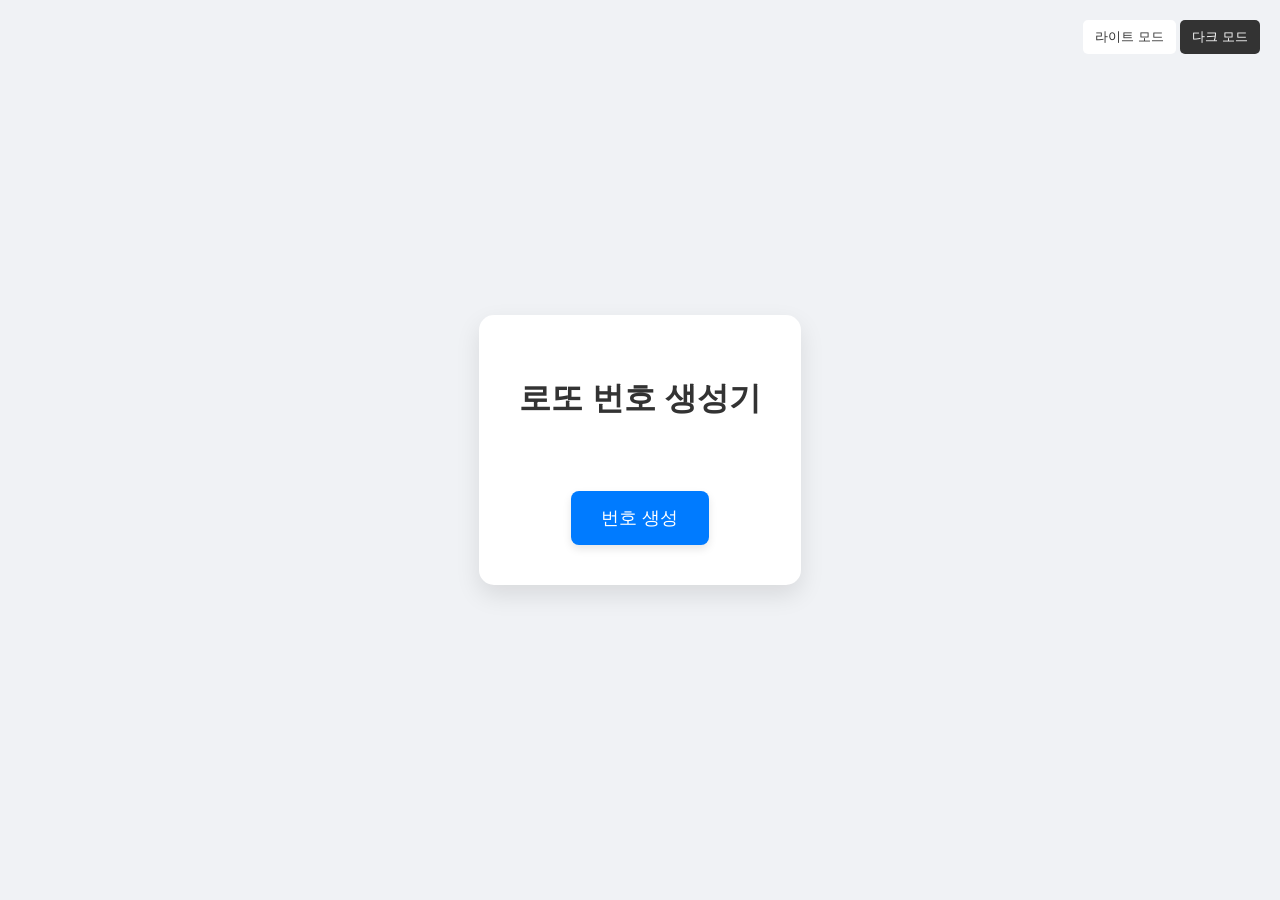
==== index.html @ 30bda507 "feat: 다크/라이트 모드 추가" ====
<!DOCTYPE html>
<html lang="ko">
<head>
    <meta charset="UTF-8">
    <meta name="viewport" content="width=device-width, initial-scale=1.0">
    <title>로또 번호 생성기</title>
    <link rel="stylesheet" href="style.css">
</head>
<body>
    <div class="theme-switcher">
        <button id="light-mode-btn">라이트 모드</button>
        <button id="dark-mode-btn">다크 모드</button>
    </div>
    <div class="container">
        <h1>로또 번호 생성기</h1>
        <div class="numbers" id="numbers-container">
            <!-- 번호가 여기에 생성됩니다 -->
        </div>
        <button id="generate-btn">번호 생성</button>
    </div>
    <script src="main.js"></script>
</body>
</html>
---- style.css ----
body {
    font-family: 'Helvetica Neue', sans-serif;
    display: flex;
    justify-content: center;
    align-items: center;
    height: 100vh;
    margin: 0;
    background-color: #f0f2f5;
    transition: background-color 0.3s, color 0.3s;
}

.container {
    text-align: center;
    background: white;
    padding: 40px;
    border-radius: 15px;
    box-shadow: 0 10px 25px rgba(0, 0, 0, 0.1);
    transition: background-color 0.3s, box-shadow 0.3s;
}

h1 {
    margin-bottom: 30px;
    color: #333;
}

.numbers {
    display: flex;
    justify-content: center;
    gap: 15px;
    margin-bottom: 40px;
}

.number-circle {
    width: 60px;
    height: 60px;
    border-radius: 50%;
    display: flex;
    justify-content: center;
    align-items: center;
    font-size: 24px;
    font-weight: bold;
    color: white;
    background-color: #4CAF50; /* Default color */
    box-shadow: 0 4px 8px rgba(0, 0, 0, 0.2);
    transition: transform 0.2s;
}

.number-circle:hover {
    transform: scale(1.1);
}

#generate-btn {
    padding: 15px 30px;
    font-size: 18px;
    color: white;
    background-color: #007BFF;
    border: none;
    border-radius: 8px;
    cursor: pointer;
    transition: background-color 0.3s, box-shadow 0.3s;
    box-shadow: 0 4px 8px rgba(0, 0, 0, 0.1);
}

#generate-btn:hover {
    background-color: #0056b3;
    box-shadow: 0 6px 12px rgba(0, 0, 0, 0.2);
}

.theme-switcher {
    position: absolute;
    top: 20px;
    right: 20px;
}

.theme-switcher button {
    padding: 8px 12px;
    border: none;
    border-radius: 5px;
    cursor: pointer;
    transition: background-color 0.3s;
}

#light-mode-btn {
    background-color: #fff;
    color: #333;
}

#dark-mode-btn {
    background-color: #333;
    color: #fff;
}

/* Dark Mode Styles */
body.dark-mode {
    background-color: #121212;
    color: #e0e0e0;
}

body.dark-mode .container {
    background-color: #1e1e1e;
    box-shadow: 0 10px 25px rgba(0, 0, 0, 0.5);
}

body.dark-mode h1 {
    color: #e0e0e0;
}

body.dark-mode #generate-btn {
    background-color: #0056b3;
}

body.dark-mode #generate-btn:hover {
    background-color: #003d80;
}
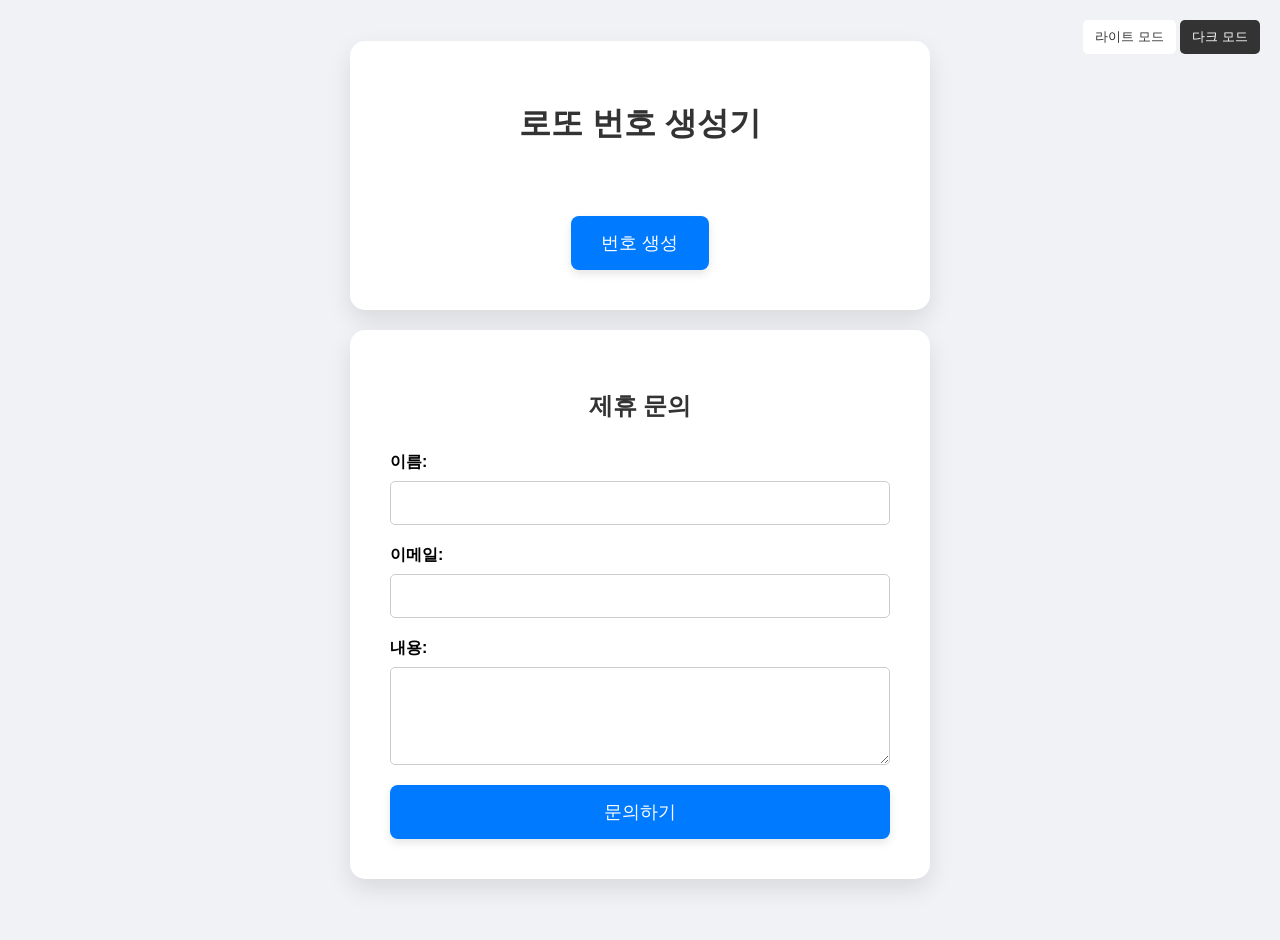
==== commit 5730587d: "feat: 제휴 문의 폼 추가" ====
--- a/index.html
+++ b/index.html
@@ -18,6 +18,20 @@
         </div>
         <button id="generate-btn">번호 생성</button>
     </div>
+
+    <div class="container partnership-form">
+        <h2>제휴 문의</h2>
+        <form action="https://formspree.io/f/xlgnrgna" method="POST">
+            <label for="name">이름:</label>
+            <input type="text" id="name" name="name" required>
+            <label for="email">이메일:</label>
+            <input type="email" id="email" name="email" required>
+            <label for="message">내용:</label>
+            <textarea id="message" name="message" rows="4" required></textarea>
+            <button type="submit">문의하기</button>
+        </form>
+    </div>
+
     <script src="main.js"></script>
 </body>
 </html>
--- a/style.css
+++ b/style.css
@@ -1,10 +1,12 @@
 body {
     font-family: 'Helvetica Neue', sans-serif;
     display: flex;
+    flex-direction: column; /* 세로 정렬 */
     justify-content: center;
     align-items: center;
-    height: 100vh;
+    min-height: 100vh;
     margin: 0;
+    padding: 20px 0; /* 상하 여백 추가 */
     background-color: #f0f2f5;
     transition: background-color 0.3s, color 0.3s;
 }
@@ -16,9 +18,12 @@
     border-radius: 15px;
     box-shadow: 0 10px 25px rgba(0, 0, 0, 0.1);
     transition: background-color 0.3s, box-shadow 0.3s;
+    width: 90%; /* 너비 조정 */
+    max-width: 500px; /* 최대 너비 설정 */
+    margin-bottom: 20px; /* 컨테이너 간 여백 */
 }
 
-h1 {
+h1, h2 {
     margin-bottom: 30px;
     color: #333;
 }
@@ -49,7 +54,7 @@
     transform: scale(1.1);
 }
 
-#generate-btn {
+#generate-btn, .partnership-form button {
     padding: 15px 30px;
     font-size: 18px;
     color: white;
@@ -61,7 +66,7 @@
     box-shadow: 0 4px 8px rgba(0, 0, 0, 0.1);
 }
 
-#generate-btn:hover {
+#generate-btn:hover, .partnership-form button:hover {
     background-color: #0056b3;
     box-shadow: 0 6px 12px rgba(0, 0, 0, 0.2);
 }
@@ -90,6 +95,27 @@
     color: #fff;
 }
 
+/* Partnership Form Styles */
+.partnership-form form {
+    display: flex;
+    flex-direction: column;
+}
+
+.partnership-form label {
+    text-align: left;
+    margin-bottom: 8px;
+    font-weight: bold;
+}
+
+.partnership-form input, 
+.partnership-form textarea {
+    padding: 12px;
+    margin-bottom: 20px;
+    border-radius: 5px;
+    border: 1px solid #ccc;
+    font-size: 16px;
+}
+
 /* Dark Mode Styles */
 body.dark-mode {
     background-color: #121212;
@@ -101,14 +127,24 @@
     box-shadow: 0 10px 25px rgba(0, 0, 0, 0.5);
 }
 
-body.dark-mode h1 {
+body.dark-mode h1, 
+body.dark-mode h2 {
     color: #e0e0e0;
 }
 
-body.dark-mode #generate-btn {
+body.dark-mode #generate-btn, 
+body.dark-mode .partnership-form button {
     background-color: #0056b3;
 }
 
-body.dark-mode #generate-btn:hover {
+body.dark-mode #generate-btn:hover, 
+body.dark-mode .partnership-form button:hover {
     background-color: #003d80;
 }
+
+body.dark-mode .partnership-form input, 
+body.dark-mode .partnership-form textarea {
+    background-color: #2c2c2c;
+    color: #e0e0e0;
+    border-color: #444;
+}
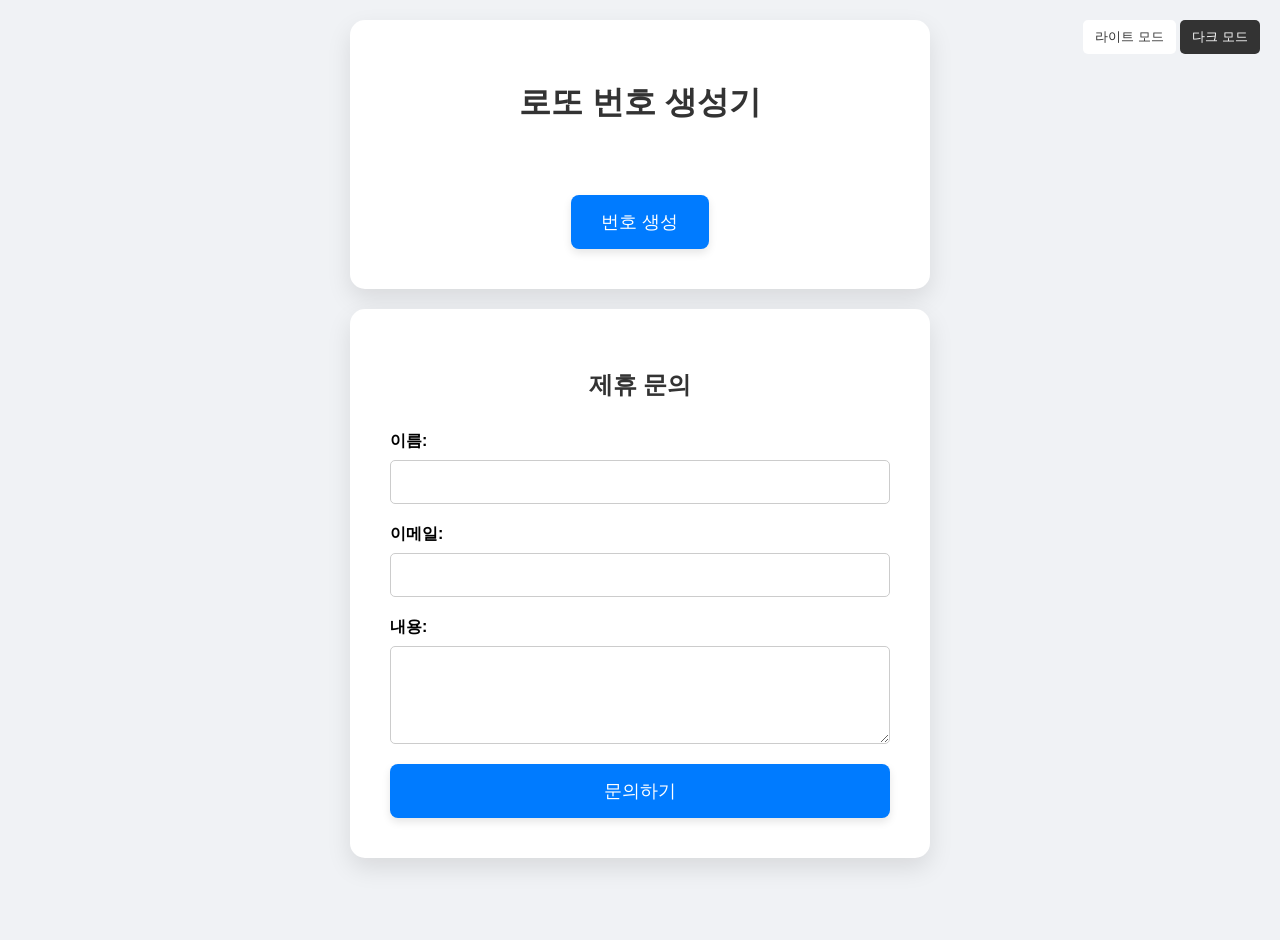
==== commit 5db16d4c: "feat: 구글 애드센스 추가 및 레이아웃 오류 수정" ====
--- a/index.html
+++ b/index.html
@@ -5,6 +5,9 @@
     <meta name="viewport" content="width=device-width, initial-scale=1.0">
     <title>로또 번호 생성기</title>
     <link rel="stylesheet" href="style.css">
+    <meta name="google-adsense-account" content="ca-pub-6148547491118439">
+    <script async src="https://pagead2.googlesyndication.com/pagead/js/adsbygoogle.js?client=ca-pub-6148547491118439"
+     crossorigin="anonymous"></script>
 </head>
 <body>
     <div class="theme-switcher">
--- a/style.css
+++ b/style.css
@@ -2,7 +2,7 @@
     font-family: 'Helvetica Neue', sans-serif;
     display: flex;
     flex-direction: column; /* 세로 정렬 */
-    justify-content: center;
+    justify-content: flex-start; /* 상단 정렬 */
     align-items: center;
     min-height: 100vh;
     margin: 0;
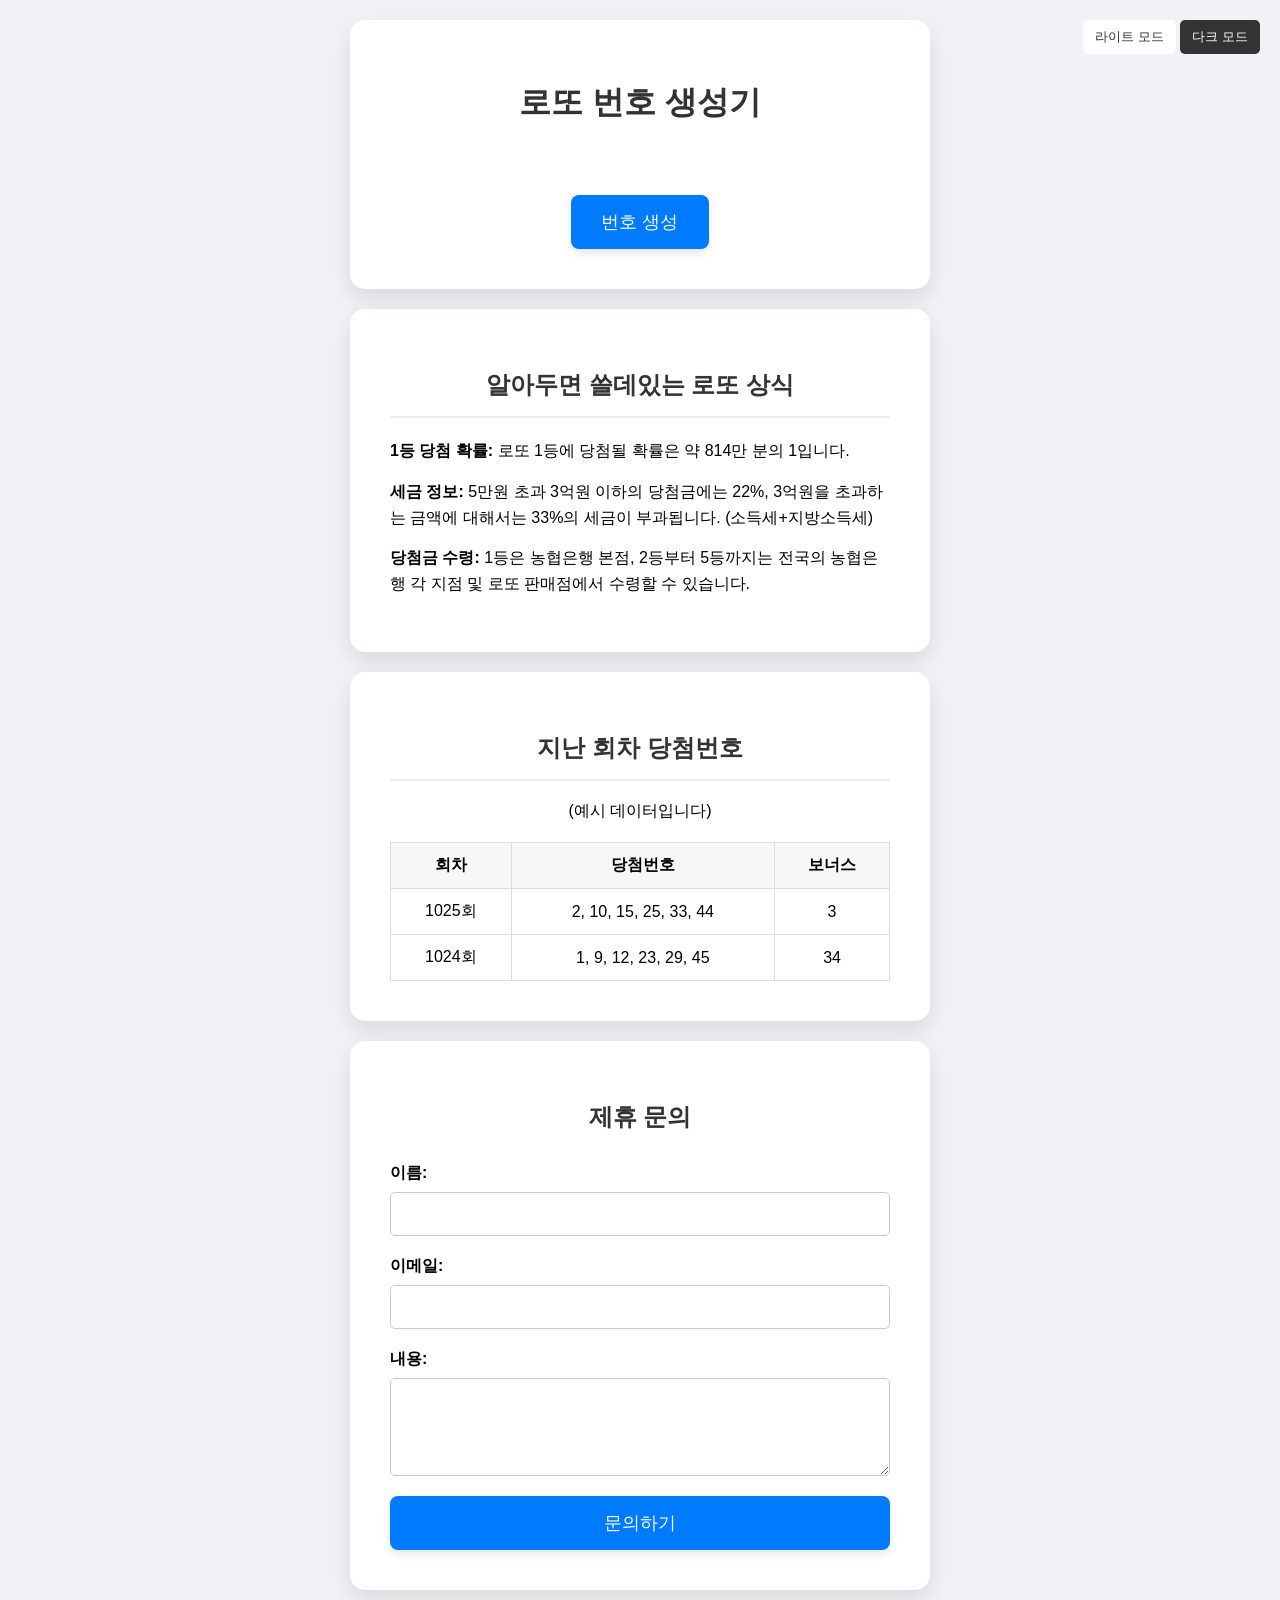
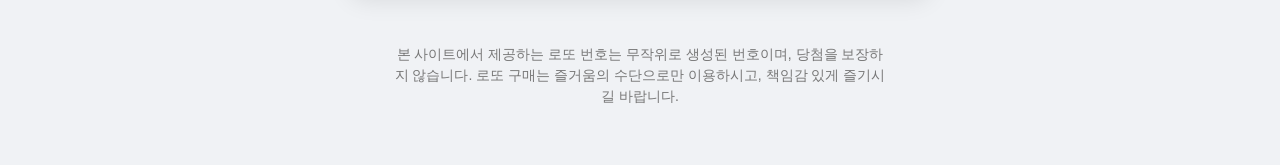
==== commit 334d40f6: "feat: 콘텐츠 품질 향상을 위한 정보 섹션 추가" ====
--- a/index.html
+++ b/index.html
@@ -22,6 +22,43 @@
         <button id="generate-btn">번호 생성</button>
     </div>
 
+    <!-- 로또 정보 섹션 -->
+    <div class="container info-section">
+        <h2>알아두면 쓸데있는 로또 상식</h2>
+        <ul>
+            <li><strong>1등 당첨 확률:</strong> 로또 1등에 당첨될 확률은 약 814만 분의 1입니다.</li>
+            <li><strong>세금 정보:</strong> 5만원 초과 3억원 이하의 당첨금에는 22%, 3억원을 초과하는 금액에 대해서는 33%의 세금이 부과됩니다. (소득세+지방소득세)</li>
+            <li><strong>당첨금 수령:</strong> 1등은 농협은행 본점, 2등부터 5등까지는 전국의 농협은행 각 지점 및 로또 판매점에서 수령할 수 있습니다.</li>
+        </ul>
+    </div>
+
+    <!-- 과거 당첨 번호 섹션 -->
+    <div class="container info-section">
+        <h2>지난 회차 당첨번호</h2>
+        <p style="text-align: center;">(예시 데이터입니다)</p>
+        <table>
+            <thead>
+                <tr>
+                    <th>회차</th>
+                    <th>당첨번호</th>
+                    <th>보너스</th>
+                </tr>
+            </thead>
+            <tbody>
+                <tr>
+                    <td>1025회</td>
+                    <td>2, 10, 15, 25, 33, 44</td>
+                    <td>3</td>
+                </tr>
+                <tr>
+                    <td>1024회</td>
+                    <td>1, 9, 12, 23, 29, 45</td>
+                    <td>34</td>
+                </tr>
+            </tbody>
+        </table>
+    </div>
+
     <div class="container partnership-form">
         <h2>제휴 문의</h2>
         <form action="https://formspree.io/f/xlgnrgna" method="POST">
@@ -35,6 +72,11 @@
         </form>
     </div>
 
+    <!-- 책임감 있는 게임 문구 -->
+    <footer class="footer">
+        <p>본 사이트에서 제공하는 로또 번호는 무작위로 생성된 번호이며, 당첨을 보장하지 않습니다. 로또 구매는 즐거움의 수단으로만 이용하시고, 책임감 있게 즐기시길 바랍니다.</p>
+    </footer>
+
     <script src="main.js"></script>
 </body>
 </html>
--- a/style.css
+++ b/style.css
@@ -21,6 +21,43 @@
     width: 90%; /* 너비 조정 */
     max-width: 500px; /* 최대 너비 설정 */
     margin-bottom: 20px; /* 컨테이너 간 여백 */
+}
+
+.info-section {
+    text-align: left;
+}
+
+.info-section h2 {
+    text-align: center;
+    border-bottom: 2px solid #eee;
+    padding-bottom: 15px;
+    margin-bottom: 20px;
+}
+
+.info-section ul {
+    list-style: none;
+    padding: 0;
+}
+
+.info-section ul li {
+    margin-bottom: 15px;
+    line-height: 1.6;
+}
+
+.info-section table {
+    width: 100%;
+    border-collapse: collapse;
+    margin-top: 20px;
+}
+
+.info-section th, .info-section td {
+    border: 1px solid #ddd;
+    padding: 12px;
+    text-align: center;
+}
+
+.info-section th {
+    background-color: #f7f7f7;
 }
 
 h1, h2 {
@@ -116,6 +153,15 @@
     font-size: 16px;
 }
 
+.footer {
+    text-align: center;
+    padding: 20px;
+    font-size: 14px;
+    color: #777;
+    max-width: 500px;
+    line-height: 1.5;
+}
+
 /* Dark Mode Styles */
 body.dark-mode {
     background-color: #121212;
@@ -125,6 +171,7 @@
 body.dark-mode .container {
     background-color: #1e1e1e;
     box-shadow: 0 10px 25px rgba(0, 0, 0, 0.5);
+    border-color: #333;
 }
 
 body.dark-mode h1, 
@@ -148,3 +195,20 @@
     color: #e0e0e0;
     border-color: #444;
 }
+
+body.dark-mode .info-section h2 {
+    border-bottom-color: #333;
+}
+
+body.dark-mode .info-section th, 
+body.dark-mode .info-section td {
+    border-color: #444;
+}
+
+body.dark-mode .info-section th {
+    background-color: #2c2c2c;
+}
+
+body.dark-mode .footer {
+    color: #aaa;
+}
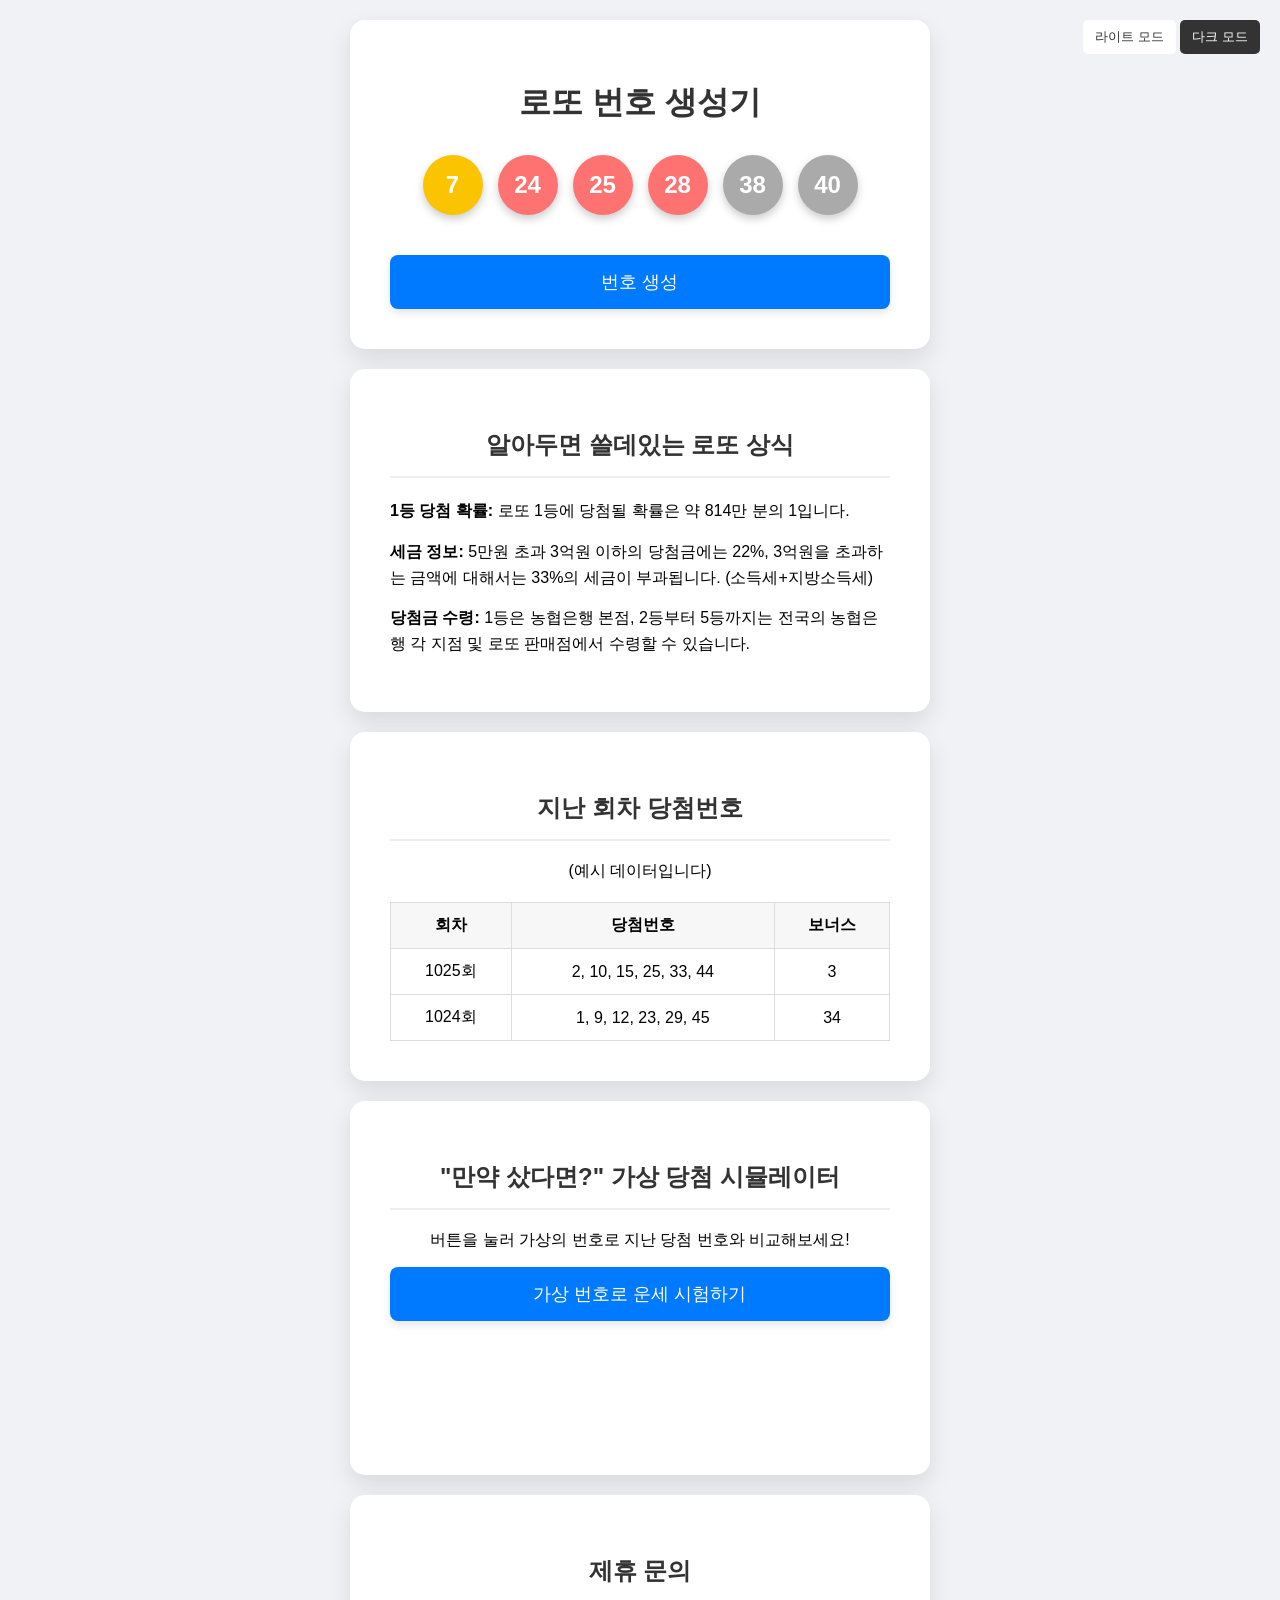
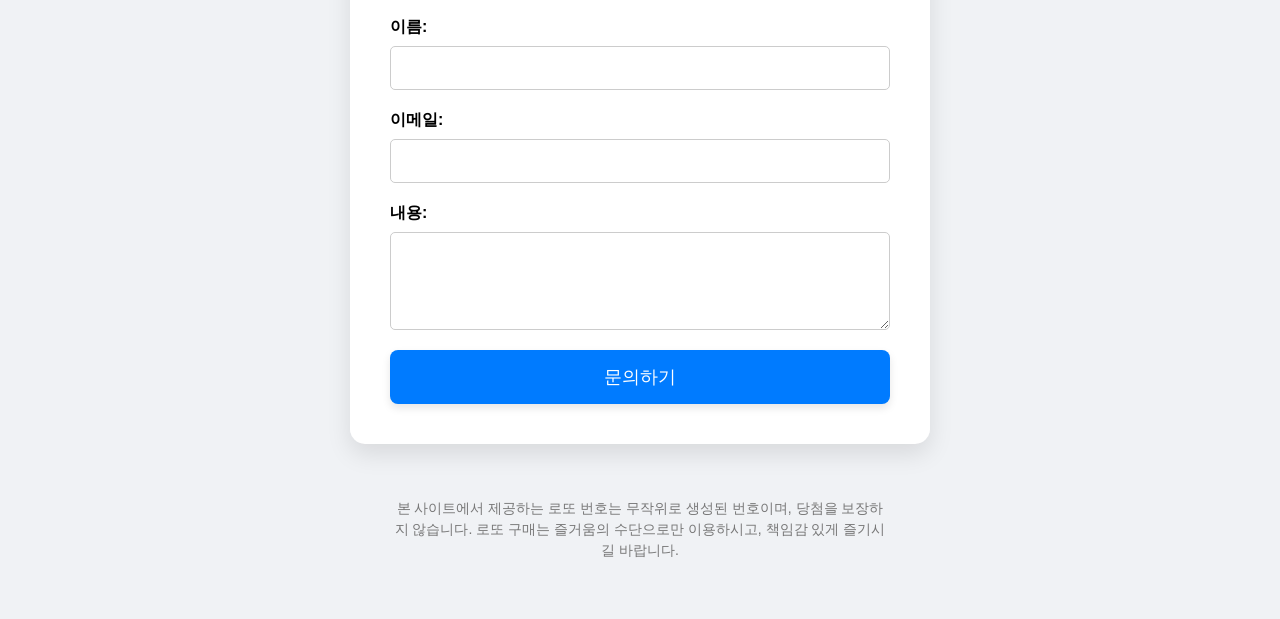
==== commit e88e3950: "feat: 가상 당첨 시뮬레이터 기능 추가 (체류 시간 증대)" ====
--- a/index.html
+++ b/index.html
@@ -59,6 +59,18 @@
         </table>
     </div>
 
+    <!-- 가상 당첨 시뮬레이터 섹션 -->
+    <div class="container info-section">
+        <h2>"만약 샀다면?" 가상 당첨 시뮬레이터</h2>
+        <p style="text-align: center;">버튼을 눌러 가상의 번호로 지난 당첨 번호와 비교해보세요!</p>
+        <div class="simulator-controls">
+            <button id="run-simulator-btn">가상 번호로 운세 시험하기</button>
+        </div>
+        <div id="simulator-result" class="simulator-result-box">
+            <!-- 시뮬레이션 결과가 여기에 표시됩니다 -->
+        </div>
+    </div>
+
     <div class="container partnership-form">
         <h2>제휴 문의</h2>
         <form action="https://formspree.io/f/xlgnrgna" method="POST">
--- a/style.css
+++ b/style.css
@@ -91,7 +91,7 @@
     transform: scale(1.1);
 }
 
-#generate-btn, .partnership-form button {
+#generate-btn, #run-simulator-btn, .partnership-form button {
     padding: 15px 30px;
     font-size: 18px;
     color: white;
@@ -101,9 +101,10 @@
     cursor: pointer;
     transition: background-color 0.3s, box-shadow 0.3s;
     box-shadow: 0 4px 8px rgba(0, 0, 0, 0.1);
-}
-
-#generate-btn:hover, .partnership-form button:hover {
+    width: 100%; /* 버튼 너비 확장 */
+}
+
+#generate-btn:hover, #run-simulator-btn:hover, .partnership-form button:hover {
     background-color: #0056b3;
     box-shadow: 0 6px 12px rgba(0, 0, 0, 0.2);
 }
@@ -130,6 +131,33 @@
 #dark-mode-btn {
     background-color: #333;
     color: #fff;
+}
+
+/* Simulator Styles */
+.simulator-controls {
+    margin-bottom: 20px;
+}
+
+.simulator-result-box {
+    border: 2px dashed #007BFF;
+    padding: 20px;
+    margin-top: 20px;
+    border-radius: 10px;
+    text-align: center;
+    font-size: 1.2em;
+    font-weight: bold;
+    min-height: 50px;
+    display: flex;
+    justify-content: center;
+    align-items: center;
+    transition: all 0.5s ease;
+    opacity: 0;
+    transform: translateY(20px);
+}
+
+.simulator-result-box.visible {
+    opacity: 1;
+    transform: translateY(0);
 }
 
 /* Partnership Form Styles */
@@ -180,11 +208,13 @@
 }
 
 body.dark-mode #generate-btn, 
+body.dark-mode #run-simulator-btn,
 body.dark-mode .partnership-form button {
     background-color: #0056b3;
 }
 
 body.dark-mode #generate-btn:hover, 
+body.dark-mode #run-simulator-btn:hover,
 body.dark-mode .partnership-form button:hover {
     background-color: #003d80;
 }
@@ -212,3 +242,7 @@
 body.dark-mode .footer {
     color: #aaa;
 }
+
+body.dark-mode .simulator-result-box {
+    border-color: #0056b3;
+}
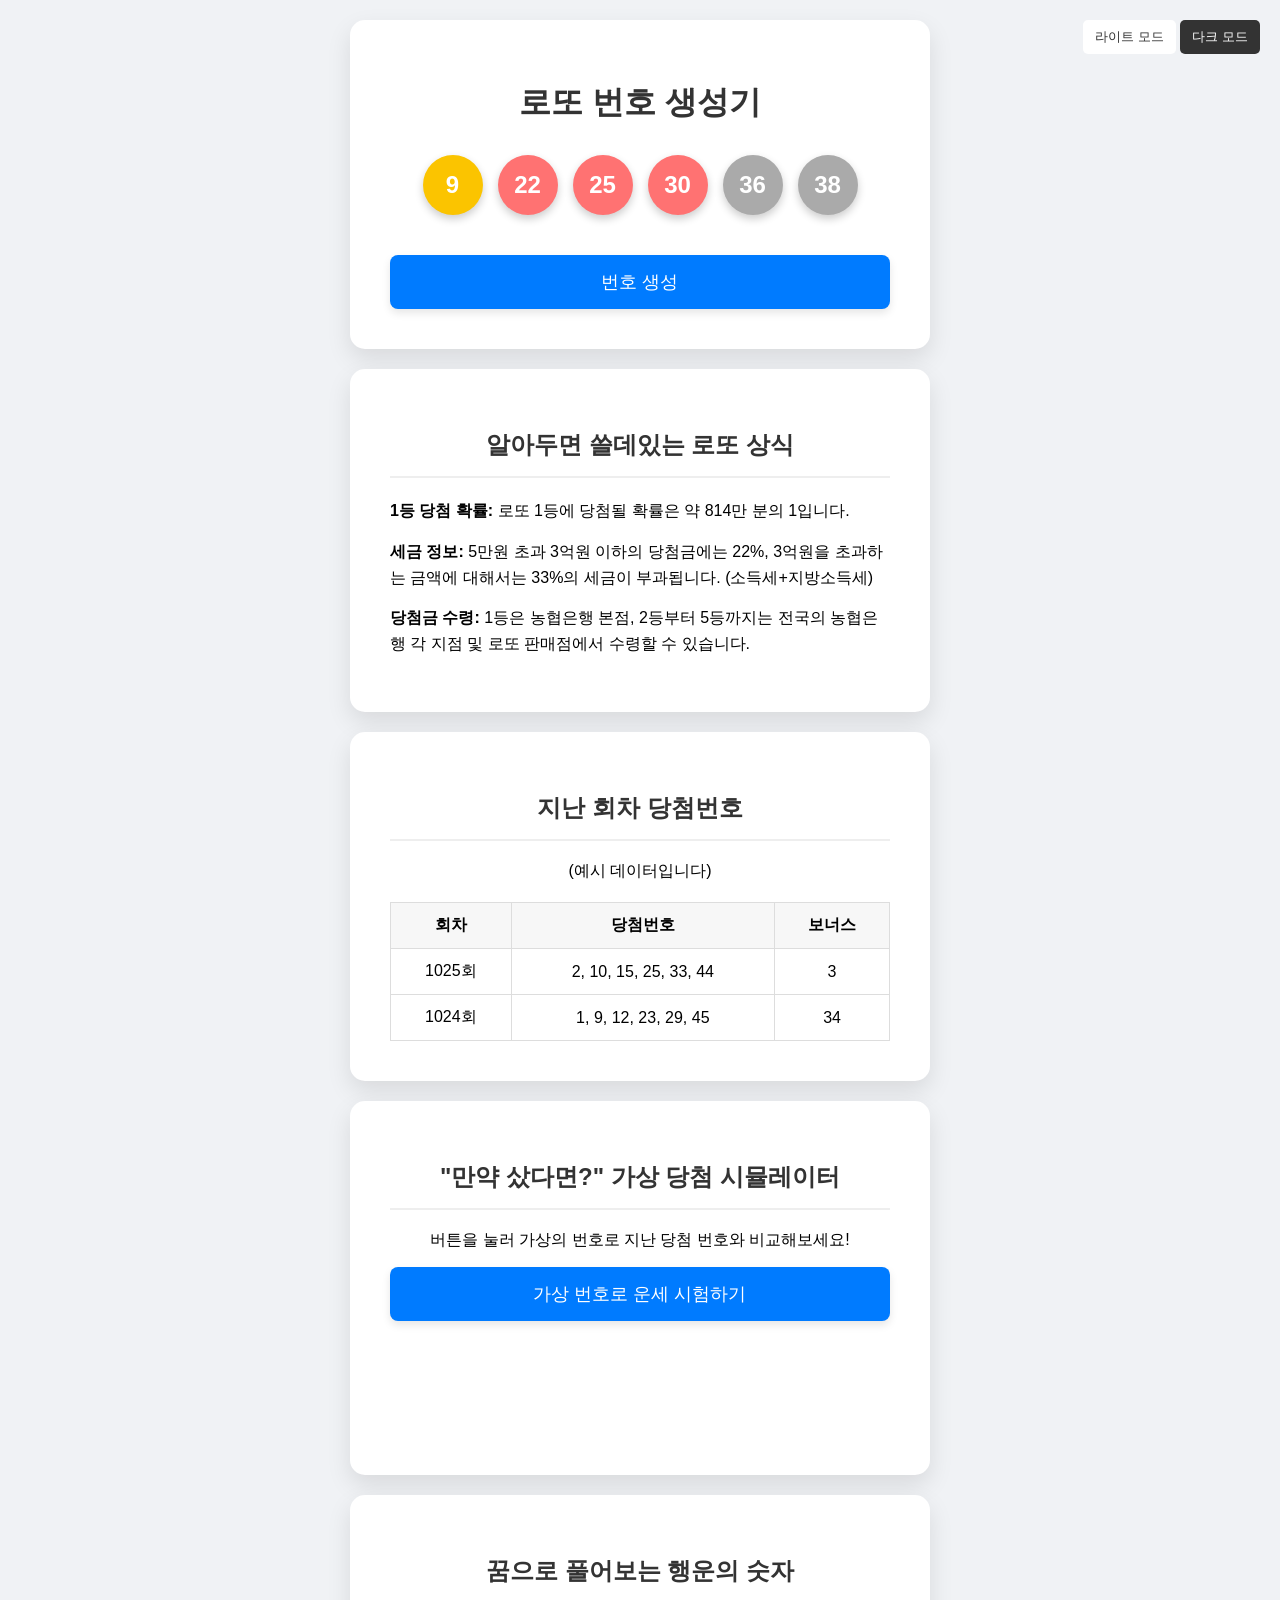
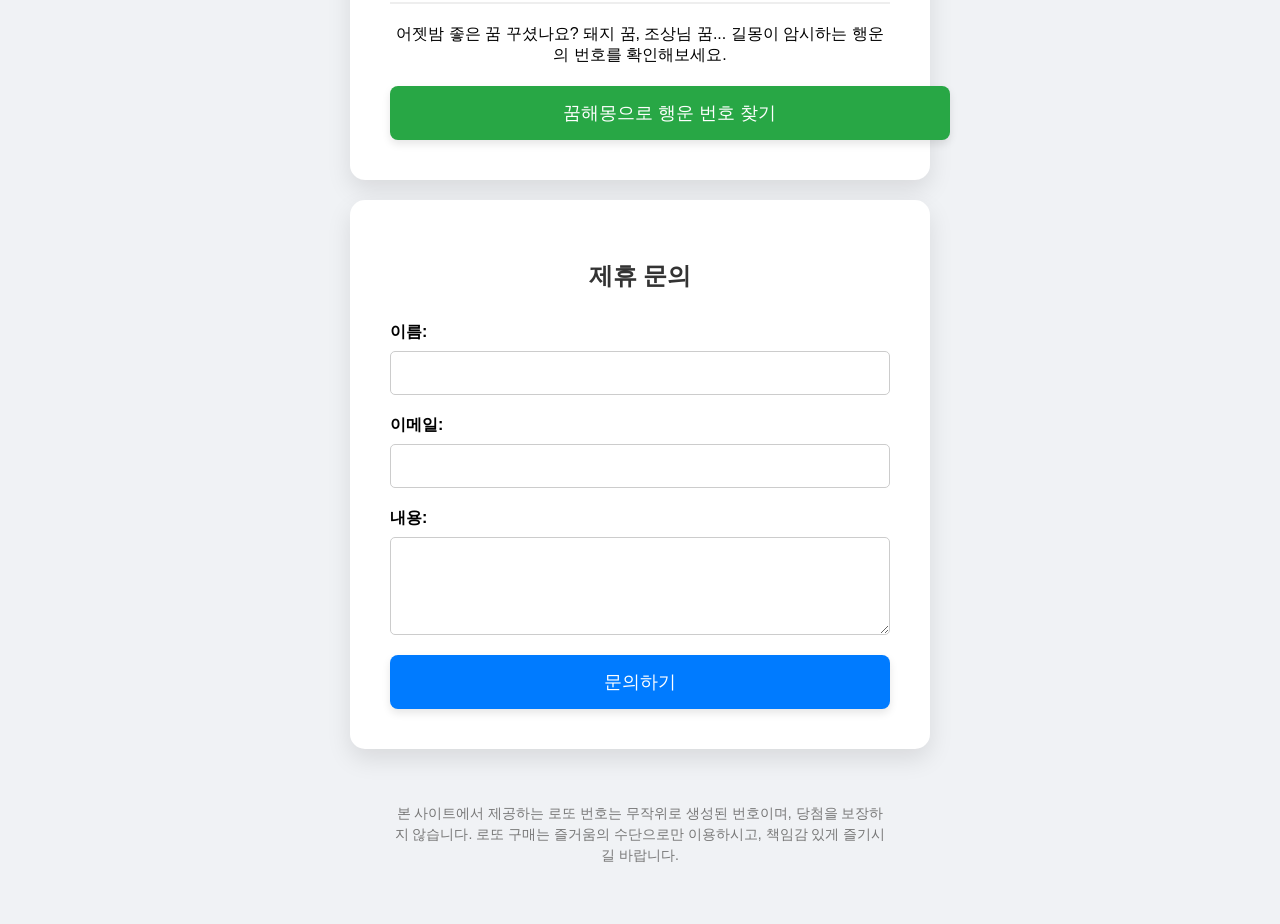
==== commit d9ab36cb: "feat: 꿈해몽 콘텐츠 페이지 추가 (SEO 및 텍스트 확보)" ====
--- a/index.html
+++ b/index.html
@@ -71,6 +71,13 @@
         </div>
     </div>
 
+    <!-- 꿈해몽 콘텐츠 링크 섹션 -->
+    <div class="container info-section">
+        <h2>꿈으로 풀어보는 행운의 숫자</h2>
+        <p style="text-align: center;">어젯밤 좋은 꿈 꾸셨나요? 돼지 꿈, 조상님 꿈... 길몽이 암시하는 행운의 번호를 확인해보세요.</p>
+        <a href="dream-content.html" class="cta-link">꿈해몽으로 행운 번호 찾기</a>
+    </div>
+
     <div class="container partnership-form">
         <h2>제휴 문의</h2>
         <form action="https://formspree.io/f/xlgnrgna" method="POST">
--- a/style.css
+++ b/style.css
@@ -160,6 +160,29 @@
     transform: translateY(0);
 }
 
+/* CTA Link Style */
+.cta-link {
+    display: block;
+    width: 100%;
+    padding: 15px 30px;
+    font-size: 18px;
+    color: white;
+    background-color: #28a745; /* Green color for distinction */
+    border: none;
+    border-radius: 8px;
+    cursor: pointer;
+    transition: background-color 0.3s, box-shadow 0.3s;
+    box-shadow: 0 4px 8px rgba(0, 0, 0, 0.1);
+    text-align: center;
+    text-decoration: none;
+    margin-top: 20px;
+}
+
+.cta-link:hover {
+    background-color: #218838;
+    box-shadow: 0 6px 12px rgba(0, 0, 0, 0.2);
+}
+
 /* Partnership Form Styles */
 .partnership-form form {
     display: flex;
@@ -246,3 +269,32 @@
 body.dark-mode .simulator-result-box {
     border-color: #0056b3;
 }
+
+body.dark-mode .cta-link {
+    background-color: #218838;
+}
+
+body.dark-mode .cta-link:hover {
+    background-color: #1e7e34;
+}
+
+/* Dream Content Page Styles */
+.dream-entry {
+    margin-bottom: 40px;
+}
+
+.dream-entry h2 {
+    border-bottom: none;
+    text-align: left;
+}
+
+.dream-entry p {
+    text-align: justify;
+    line-height: 1.8;
+}
+
+.intro-text {
+    text-align: center;
+    font-size: 1.1em;
+    margin-bottom: 40px;
+}
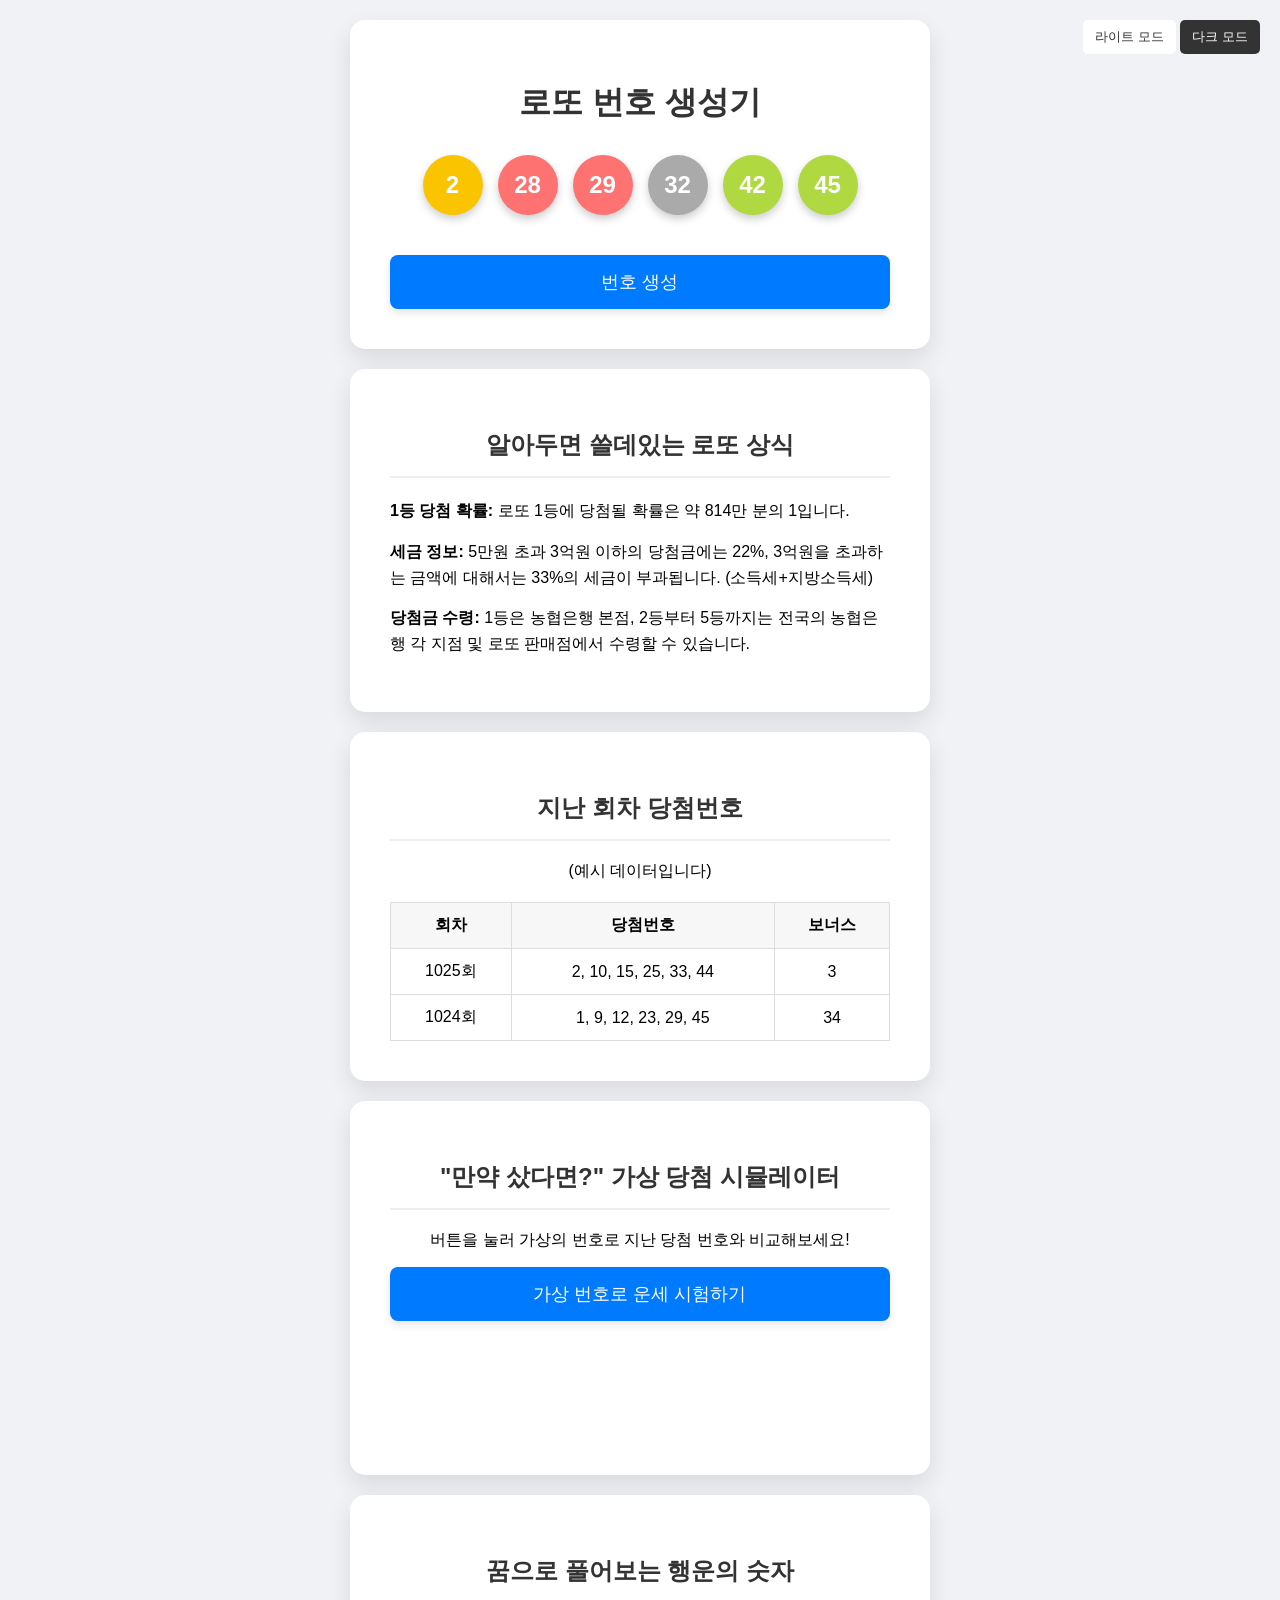
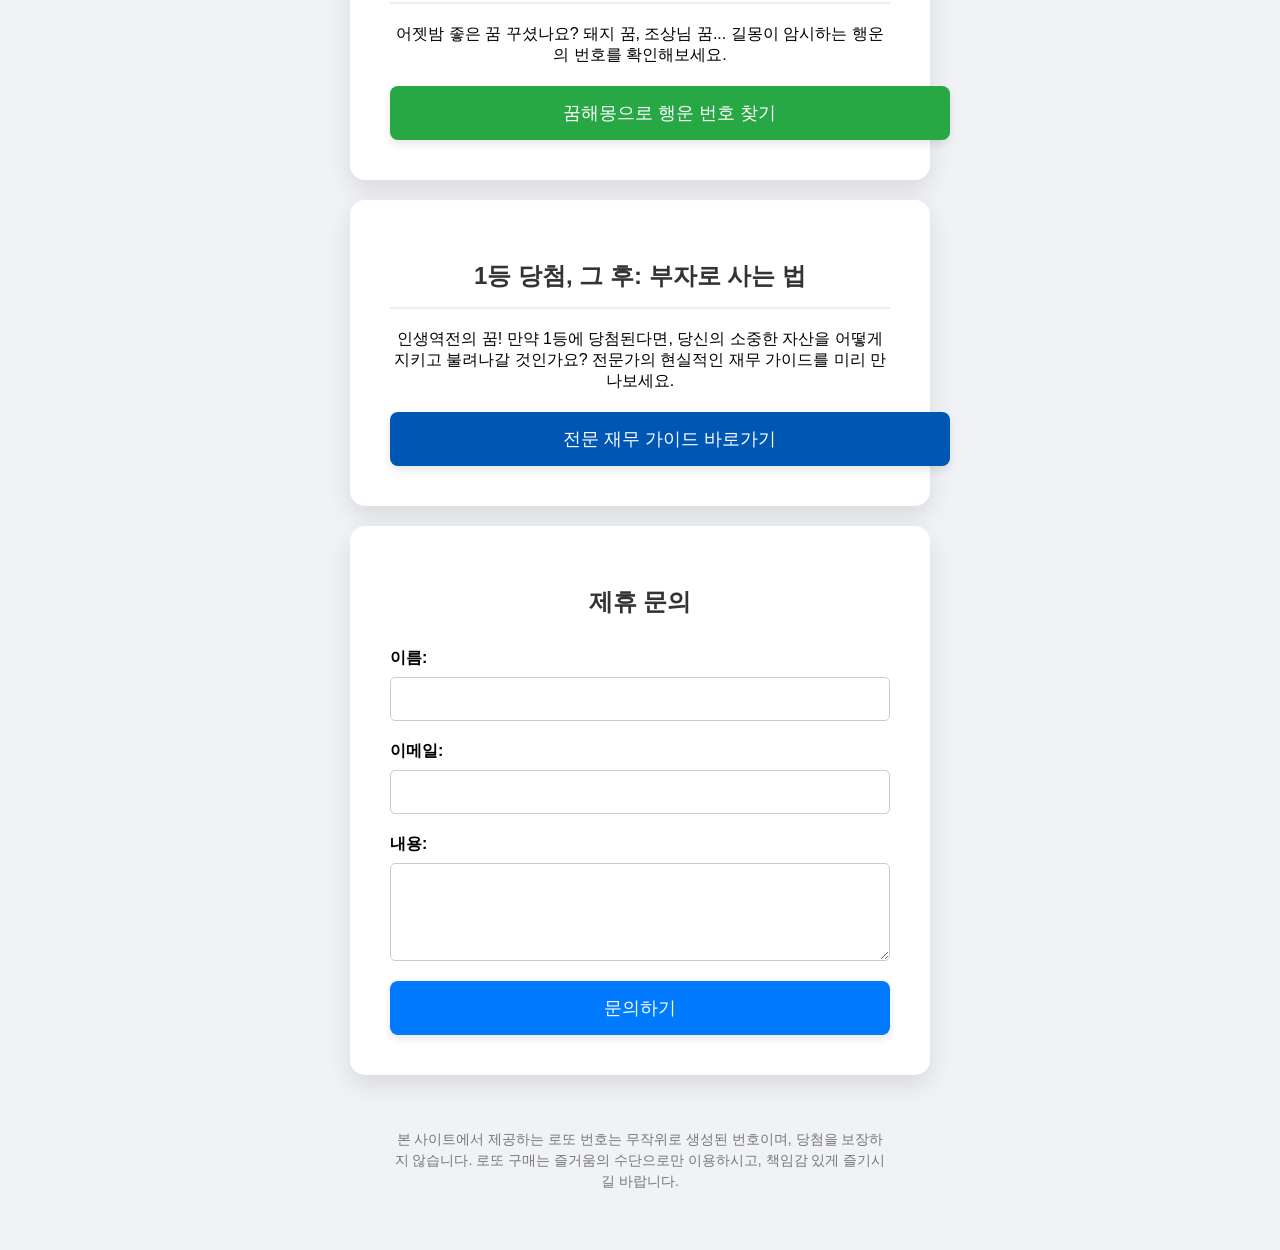
==== commit b306864e: "feat: 재무 가이드 콘텐츠 추가 (전문성 및 권위 확보)" ====
--- a/index.html
+++ b/index.html
@@ -78,6 +78,13 @@
         <a href="dream-content.html" class="cta-link">꿈해몽으로 행운 번호 찾기</a>
     </div>
 
+    <!-- 재무 가이드 링크 섹션 -->
+    <div class="container info-section">
+        <h2>1등 당첨, 그 후: 부자로 사는 법</h2>
+        <p style="text-align: center;">인생역전의 꿈! 만약 1등에 당첨된다면, 당신의 소중한 자산을 어떻게 지키고 불려나갈 것인가요? 전문가의 현실적인 재무 가이드를 미리 만나보세요.</p>
+        <a href="financial-guide.html" class="cta-link-secondary">전문 재무 가이드 바로가기</a>
+    </div>
+
     <div class="container partnership-form">
         <h2>제휴 문의</h2>
         <form action="https://formspree.io/f/xlgnrgna" method="POST">
--- a/style.css
+++ b/style.css
@@ -160,14 +160,13 @@
     transform: translateY(0);
 }
 
-/* CTA Link Style */
-.cta-link {
+/* CTA Link Styles */
+.cta-link, .cta-link-secondary {
     display: block;
     width: 100%;
     padding: 15px 30px;
     font-size: 18px;
     color: white;
-    background-color: #28a745; /* Green color for distinction */
     border: none;
     border-radius: 8px;
     cursor: pointer;
@@ -178,8 +177,21 @@
     margin-top: 20px;
 }
 
+.cta-link {
+    background-color: #28a745; /* Green */
+}
+
 .cta-link:hover {
     background-color: #218838;
+    box-shadow: 0 6px 12px rgba(0, 0, 0, 0.2);
+}
+
+.cta-link-secondary {
+    background-color: #0056b3; /* Dark Blue */
+}
+
+.cta-link-secondary:hover {
+    background-color: #003d80;
     box-shadow: 0 6px 12px rgba(0, 0, 0, 0.2);
 }
 
@@ -233,13 +245,13 @@
 body.dark-mode #generate-btn, 
 body.dark-mode #run-simulator-btn,
 body.dark-mode .partnership-form button {
-    background-color: #0056b3;
+    background-color: #007BFF;
 }
 
 body.dark-mode #generate-btn:hover, 
 body.dark-mode #run-simulator-btn:hover,
 body.dark-mode .partnership-form button:hover {
-    background-color: #003d80;
+    background-color: #0056b3;
 }
 
 body.dark-mode .partnership-form input, 
@@ -267,7 +279,7 @@
 }
 
 body.dark-mode .simulator-result-box {
-    border-color: #0056b3;
+    border-color: #007BFF;
 }
 
 body.dark-mode .cta-link {
@@ -276,6 +288,14 @@
 
 body.dark-mode .cta-link:hover {
     background-color: #1e7e34;
+}
+
+body.dark-mode .cta-link-secondary {
+    background-color: #003d80;
+}
+
+body.dark-mode .cta-link-secondary:hover {
+    background-color: #002b5a;
 }
 
 /* Dream Content Page Styles */
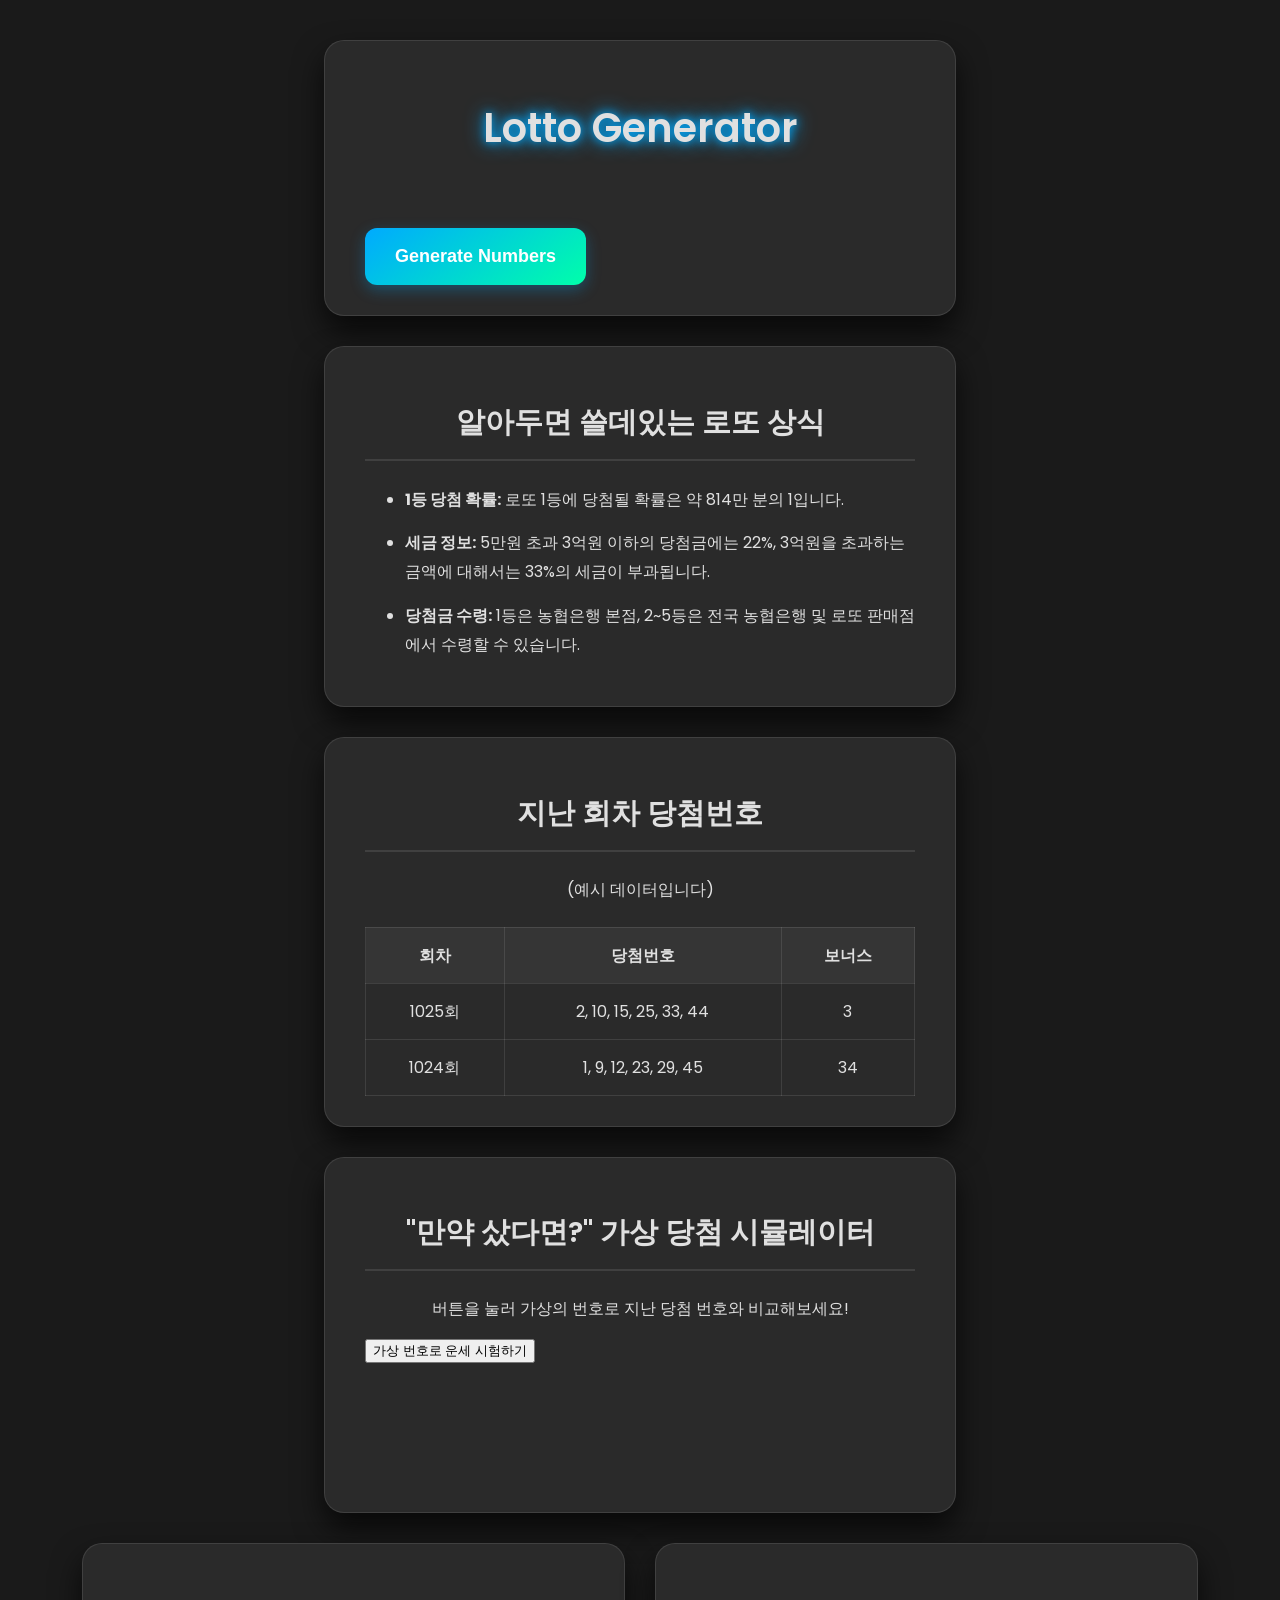
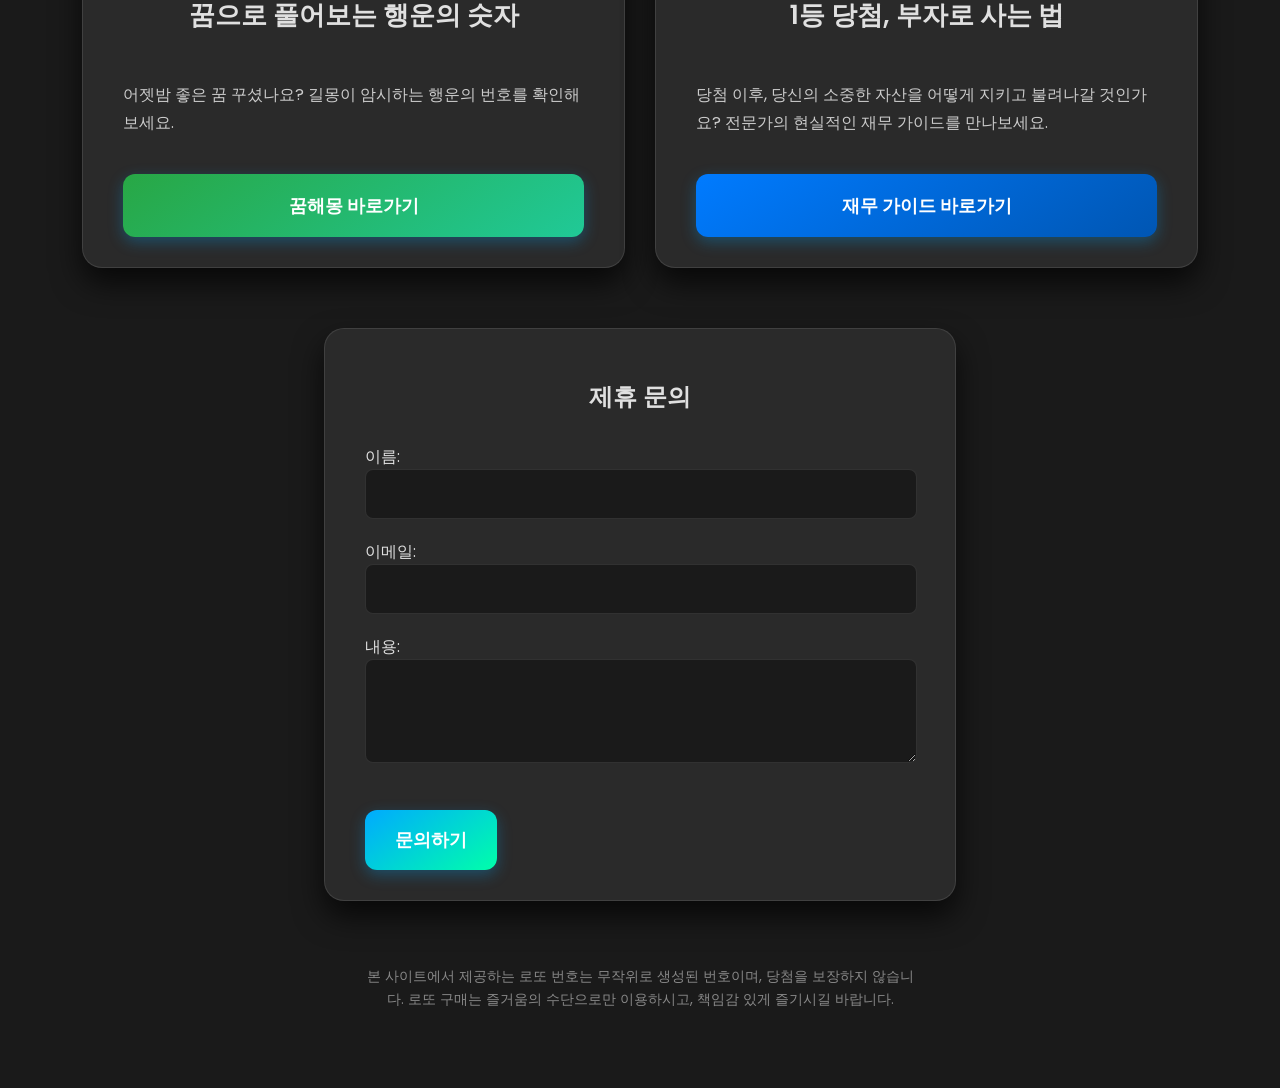
==== commit 07c77ae9: "feat: 메인 페이지 카드 레이아웃 도입 (콘텐츠 허브)" ====
--- a/index.html
+++ b/index.html
@@ -10,16 +10,12 @@
      crossorigin="anonymous"></script>
 </head>
 <body>
-    <div class="theme-switcher">
-        <button id="light-mode-btn">라이트 모드</button>
-        <button id="dark-mode-btn">다크 모드</button>
-    </div>
     <div class="container">
-        <h1>로또 번호 생성기</h1>
+        <h1>Lotto Generator</h1>
         <div class="numbers" id="numbers-container">
             <!-- 번호가 여기에 생성됩니다 -->
         </div>
-        <button id="generate-btn">번호 생성</button>
+        <button id="generate-btn">Generate Numbers</button>
     </div>
 
     <!-- 로또 정보 섹션 -->
@@ -27,8 +23,8 @@
         <h2>알아두면 쓸데있는 로또 상식</h2>
         <ul>
             <li><strong>1등 당첨 확률:</strong> 로또 1등에 당첨될 확률은 약 814만 분의 1입니다.</li>
-            <li><strong>세금 정보:</strong> 5만원 초과 3억원 이하의 당첨금에는 22%, 3억원을 초과하는 금액에 대해서는 33%의 세금이 부과됩니다. (소득세+지방소득세)</li>
-            <li><strong>당첨금 수령:</strong> 1등은 농협은행 본점, 2등부터 5등까지는 전국의 농협은행 각 지점 및 로또 판매점에서 수령할 수 있습니다.</li>
+            <li><strong>세금 정보:</strong> 5만원 초과 3억원 이하의 당첨금에는 22%, 3억원을 초과하는 금액에 대해서는 33%의 세금이 부과됩니다.</li>
+            <li><strong>당첨금 수령:</strong> 1등은 농협은행 본점, 2~5등은 전국 농협은행 및 로또 판매점에서 수령할 수 있습니다.</li>
         </ul>
     </div>
 
@@ -71,18 +67,18 @@
         </div>
     </div>
 
-    <!-- 꿈해몽 콘텐츠 링크 섹션 -->
-    <div class="container info-section">
-        <h2>꿈으로 풀어보는 행운의 숫자</h2>
-        <p style="text-align: center;">어젯밤 좋은 꿈 꾸셨나요? 돼지 꿈, 조상님 꿈... 길몽이 암시하는 행운의 번호를 확인해보세요.</p>
-        <a href="dream-content.html" class="cta-link">꿈해몽으로 행운 번호 찾기</a>
-    </div>
-
-    <!-- 재무 가이드 링크 섹션 -->
-    <div class="container info-section">
-        <h2>1등 당첨, 그 후: 부자로 사는 법</h2>
-        <p style="text-align: center;">인생역전의 꿈! 만약 1등에 당첨된다면, 당신의 소중한 자산을 어떻게 지키고 불려나갈 것인가요? 전문가의 현실적인 재무 가이드를 미리 만나보세요.</p>
-        <a href="financial-guide.html" class="cta-link-secondary">전문 재무 가이드 바로가기</a>
+    <!-- 콘텐츠 허브 섹션 -->
+    <div class="content-hub">
+        <div class="hub-card">
+            <h2>꿈으로 풀어보는 행운의 숫자</h2>
+            <p>어젯밤 좋은 꿈 꾸셨나요? 길몽이 암시하는 행운의 번호를 확인해보세요.</p>
+            <a href="dream-content.html" class="cta-link">꿈해몽 바로가기</a>
+        </div>
+        <div class="hub-card">
+            <h2>1등 당첨, 부자로 사는 법</h2>
+            <p>당첨 이후, 당신의 소중한 자산을 어떻게 지키고 불려나갈 것인가요? 전문가의 현실적인 재무 가이드를 만나보세요.</p>
+            <a href="financial-guide.html" class="cta-link-secondary">재무 가이드 바로가기</a>
+        </div>
     </div>
 
     <div class="container partnership-form">
@@ -98,11 +94,10 @@
         </form>
     </div>
 
-    <!-- 책임감 있는 게임 문구 -->
     <footer class="footer">
         <p>본 사이트에서 제공하는 로또 번호는 무작위로 생성된 번호이며, 당첨을 보장하지 않습니다. 로또 구매는 즐거움의 수단으로만 이용하시고, 책임감 있게 즐기시길 바랍니다.</p>
     </footer>
 
     <script src="main.js"></script>
 </body>
-</html>+</html>
--- a/style.css
+++ b/style.css
@@ -1,68 +1,56 @@
+@import url('https://fonts.googleapis.com/css2?family=Poppins:wght@300;400;600;700&display=swap');
+
+:root {
+    --bg-color: #1a1a1a;
+    --card-color: #2a2a2a;
+    --primary-color: #00aaff;
+    --secondary-color: #00ffaa;
+    --text-color: #e0e0e0;
+    --shadow-color: rgba(0, 0, 0, 0.7);
+    --border-color: rgba(255, 255, 255, 0.1);
+}
+
 body {
-    font-family: 'Helvetica Neue', sans-serif;
-    display: flex;
-    flex-direction: column; /* 세로 정렬 */
-    justify-content: flex-start; /* 상단 정렬 */
+    font-family: 'Poppins', sans-serif;
+    display: flex;
+    flex-direction: column;
+    justify-content: flex-start;
     align-items: center;
     min-height: 100vh;
     margin: 0;
-    padding: 20px 0; /* 상하 여백 추가 */
-    background-color: #f0f2f5;
+    padding: 40px 20px;
+    background: var(--bg-color);
+    color: var(--text-color);
     transition: background-color 0.3s, color 0.3s;
 }
 
-.container {
-    text-align: center;
-    background: white;
-    padding: 40px;
-    border-radius: 15px;
-    box-shadow: 0 10px 25px rgba(0, 0, 0, 0.1);
-    transition: background-color 0.3s, box-shadow 0.3s;
-    width: 90%; /* 너비 조정 */
-    max-width: 500px; /* 최대 너비 설정 */
-    margin-bottom: 20px; /* 컨테이너 간 여백 */
-}
-
-.info-section {
-    text-align: left;
-}
-
-.info-section h2 {
-    text-align: center;
-    border-bottom: 2px solid #eee;
-    padding-bottom: 15px;
-    margin-bottom: 20px;
-}
-
-.info-section ul {
-    list-style: none;
-    padding: 0;
-}
-
-.info-section ul li {
-    margin-bottom: 15px;
-    line-height: 1.6;
-}
-
-.info-section table {
-    width: 100%;
-    border-collapse: collapse;
-    margin-top: 20px;
-}
-
-.info-section th, .info-section td {
-    border: 1px solid #ddd;
-    padding: 12px;
-    text-align: center;
-}
-
-.info-section th {
-    background-color: #f7f7f7;
+.container, .hub-card {
+    background: var(--card-color);
+    padding: 30px 40px;
+    border-radius: 20px;
+    box-shadow: 0 15px 30px var(--shadow-color);
+    width: 90%;
+    max-width: 550px;
+    margin-bottom: 30px;
+    border: 1px solid var(--border-color);
+    transition: transform 0.3s ease, box-shadow 0.3s ease;
+}
+
+.container:hover, .hub-card:hover {
+    transform: translateY(-5px);
+    box-shadow: 0 20px 40px var(--shadow-color);
 }
 
 h1, h2 {
+    text-align: center;
     margin-bottom: 30px;
-    color: #333;
+    color: var(--text-color);
+    font-weight: 600;
+}
+
+h1 {
+    font-size: 2.5em;
+    text-shadow: 0 0 10px var(--primary-color), 0 0 20px var(--primary-color);
 }
 
 .numbers {
@@ -70,6 +58,7 @@
     justify-content: center;
     gap: 15px;
     margin-bottom: 40px;
+    flex-wrap: wrap;
 }
 
 .number-circle {
@@ -82,77 +71,120 @@
     font-size: 24px;
     font-weight: bold;
     color: white;
-    background-color: #4CAF50; /* Default color */
-    box-shadow: 0 4px 8px rgba(0, 0, 0, 0.2);
-    transition: transform 0.2s;
-}
-
-.number-circle:hover {
-    transform: scale(1.1);
-}
-
-#generate-btn, #run-simulator-btn, .partnership-form button {
-    padding: 15px 30px;
+    background: linear-gradient(145deg, #00aaff, #00ffaa);
+    box-shadow: 0 5px 15px rgba(0, 170, 255, 0.4);
+    transition: all 0.3s ease;
+    animation: float 2s ease-in-out infinite;
+}
+
+@keyframes float {
+    0%, 100% { transform: translateY(0); }
+    50% { transform: translateY(-10px); }
+}
+
+#generate-btn, .cta-link, .cta-link-secondary, .partnership-form button {
+    padding: 18px 30px;
     font-size: 18px;
+    font-weight: 600;
     color: white;
-    background-color: #007BFF;
+    background: linear-gradient(145deg, var(--primary-color), var(--secondary-color));
     border: none;
-    border-radius: 8px;
+    border-radius: 12px;
     cursor: pointer;
-    transition: background-color 0.3s, box-shadow 0.3s;
-    box-shadow: 0 4px 8px rgba(0, 0, 0, 0.1);
-    width: 100%; /* 버튼 너비 확장 */
-}
-
-#generate-btn:hover, #run-simulator-btn:hover, .partnership-form button:hover {
-    background-color: #0056b3;
-    box-shadow: 0 6px 12px rgba(0, 0, 0, 0.2);
-}
-
-.theme-switcher {
-    position: absolute;
-    top: 20px;
-    right: 20px;
-}
-
-.theme-switcher button {
-    padding: 8px 12px;
-    border: none;
-    border-radius: 5px;
-    cursor: pointer;
-    transition: background-color 0.3s;
-}
-
-#light-mode-btn {
-    background-color: #fff;
-    color: #333;
-}
-
-#dark-mode-btn {
-    background-color: #333;
-    color: #fff;
+    transition: all 0.3s ease;
+    box-shadow: 0 5px 15px rgba(0, 170, 255, 0.3);
+    text-decoration: none;
+    display: block;
+    text-align: center;
+    margin-top: 20px;
+}
+
+#generate-btn:hover, .cta-link:hover, .cta-link-secondary:hover, .partnership-form button:hover {
+    transform: translateY(-3px);
+    box-shadow: 0 8px 25px rgba(0, 255, 170, 0.4);
+    filter: brightness(1.2);
+}
+
+/* Content Hub Styles */
+.content-hub {
+    display: flex;
+    justify-content: center;
+    gap: 30px;
+    width: 90%;
+    max-width: 1130px; /* (550px * 2) + 30px gap */
+    margin-bottom: 30px;
+    flex-wrap: wrap; /* Wrap on smaller screens */
+}
+
+.hub-card {
+    flex: 1;
+    min-width: 300px; /* Minimum width for cards */
+    max-width: 550px;
+    display: flex;
+    flex-direction: column;
+    justify-content: space-between;
+}
+
+.hub-card h2 {
+    font-size: 1.6em;
+    text-shadow: none;
+}
+
+.hub-card p {
+    flex-grow: 1;
+    color: #ccc;
+    line-height: 1.8;
+}
+
+.cta-link {
+    background: linear-gradient(145deg, #28a745, #20c997);
+}
+
+.cta-link-secondary {
+    background: linear-gradient(145deg, #007bff, #0056b3);
+}
+
+/* Info Section Specifics */
+.info-section h2 {
+    border-bottom: 2px solid var(--border-color);
+    padding-bottom: 15px;
+    margin-bottom: 25px;
+    text-shadow: none;
+    font-size: 1.8em;
+}
+
+.info-section ul li {
+    margin-bottom: 15px;
+    line-height: 1.8;
+}
+
+.info-section table {
+    width: 100%;
+    border-collapse: collapse;
+    margin-top: 25px;
+}
+
+.info-section th, .info-section td {
+    border: 1px solid var(--border-color);
+    padding: 15px;
+    text-align: center;
+}
+
+.info-section th {
+    background-color: rgba(255, 255, 255, 0.05);
 }
 
 /* Simulator Styles */
-.simulator-controls {
-    margin-bottom: 20px;
-}
-
 .simulator-result-box {
-    border: 2px dashed #007BFF;
+    border: 2px dashed var(--primary-color);
     padding: 20px;
-    margin-top: 20px;
+    margin-top: 25px;
     border-radius: 10px;
-    text-align: center;
     font-size: 1.2em;
-    font-weight: bold;
     min-height: 50px;
-    display: flex;
-    justify-content: center;
-    align-items: center;
-    transition: all 0.5s ease;
     opacity: 0;
     transform: translateY(20px);
+    transition: all 0.5s ease;
 }
 
 .simulator-result-box.visible {
@@ -160,59 +192,15 @@
     transform: translateY(0);
 }
 
-/* CTA Link Styles */
-.cta-link, .cta-link-secondary {
-    display: block;
-    width: 100%;
-    padding: 15px 30px;
-    font-size: 18px;
-    color: white;
-    border: none;
+/* Form Styles */
+.partnership-form input, .partnership-form textarea {
+    width: calc(100% - 30px); /* Adjust for padding */
+    padding: 15px;
+    margin-bottom: 20px;
     border-radius: 8px;
-    cursor: pointer;
-    transition: background-color 0.3s, box-shadow 0.3s;
-    box-shadow: 0 4px 8px rgba(0, 0, 0, 0.1);
-    text-align: center;
-    text-decoration: none;
-    margin-top: 20px;
-}
-
-.cta-link {
-    background-color: #28a745; /* Green */
-}
-
-.cta-link:hover {
-    background-color: #218838;
-    box-shadow: 0 6px 12px rgba(0, 0, 0, 0.2);
-}
-
-.cta-link-secondary {
-    background-color: #0056b3; /* Dark Blue */
-}
-
-.cta-link-secondary:hover {
-    background-color: #003d80;
-    box-shadow: 0 6px 12px rgba(0, 0, 0, 0.2);
-}
-
-/* Partnership Form Styles */
-.partnership-form form {
-    display: flex;
-    flex-direction: column;
-}
-
-.partnership-form label {
-    text-align: left;
-    margin-bottom: 8px;
-    font-weight: bold;
-}
-
-.partnership-form input, 
-.partnership-form textarea {
-    padding: 12px;
-    margin-bottom: 20px;
-    border-radius: 5px;
-    border: 1px solid #ccc;
+    border: 1px solid var(--border-color);
+    background-color: var(--bg-color);
+    color: var(--text-color);
     font-size: 16px;
 }
 
@@ -220,101 +208,31 @@
     text-align: center;
     padding: 20px;
     font-size: 14px;
-    color: #777;
-    max-width: 500px;
-    line-height: 1.5;
-}
-
-/* Dark Mode Styles */
-body.dark-mode {
-    background-color: #121212;
-    color: #e0e0e0;
-}
-
-body.dark-mode .container {
-    background-color: #1e1e1e;
-    box-shadow: 0 10px 25px rgba(0, 0, 0, 0.5);
-    border-color: #333;
-}
-
-body.dark-mode h1, 
-body.dark-mode h2 {
-    color: #e0e0e0;
-}
-
-body.dark-mode #generate-btn, 
-body.dark-mode #run-simulator-btn,
-body.dark-mode .partnership-form button {
-    background-color: #007BFF;
-}
-
-body.dark-mode #generate-btn:hover, 
-body.dark-mode #run-simulator-btn:hover,
-body.dark-mode .partnership-form button:hover {
-    background-color: #0056b3;
-}
-
-body.dark-mode .partnership-form input, 
-body.dark-mode .partnership-form textarea {
-    background-color: #2c2c2c;
-    color: #e0e0e0;
-    border-color: #444;
-}
-
-body.dark-mode .info-section h2 {
-    border-bottom-color: #333;
-}
-
-body.dark-mode .info-section th, 
-body.dark-mode .info-section td {
-    border-color: #444;
-}
-
-body.dark-mode .info-section th {
-    background-color: #2c2c2c;
-}
-
-body.dark-mode .footer {
-    color: #aaa;
-}
-
-body.dark-mode .simulator-result-box {
-    border-color: #007BFF;
-}
-
-body.dark-mode .cta-link {
-    background-color: #218838;
-}
-
-body.dark-mode .cta-link:hover {
-    background-color: #1e7e34;
-}
-
-body.dark-mode .cta-link-secondary {
-    background-color: #003d80;
-}
-
-body.dark-mode .cta-link-secondary:hover {
-    background-color: #002b5a;
+    color: #888;
+    max-width: 550px;
+    line-height: 1.6;
 }
 
 /* Dream Content Page Styles */
-.dream-entry {
+.intro-text {
+    text-align: center;
+    font-size: 1.1em;
     margin-bottom: 40px;
+    line-height: 1.8;
+    color: #ccc;
 }
 
 .dream-entry h2 {
+    text-align: left;
     border-bottom: none;
-    text-align: left;
+    font-size: 1.5em;
 }
 
 .dream-entry p {
     text-align: justify;
-    line-height: 1.8;
-}
-
-.intro-text {
-    text-align: center;
-    font-size: 1.1em;
-    margin-bottom: 40px;
-}
+    line-height: 1.9;
+    color: #bbb;
+}
+
+/* Remove theme switcher as we are going full dark mode */
+.theme-switcher { display: none; }
